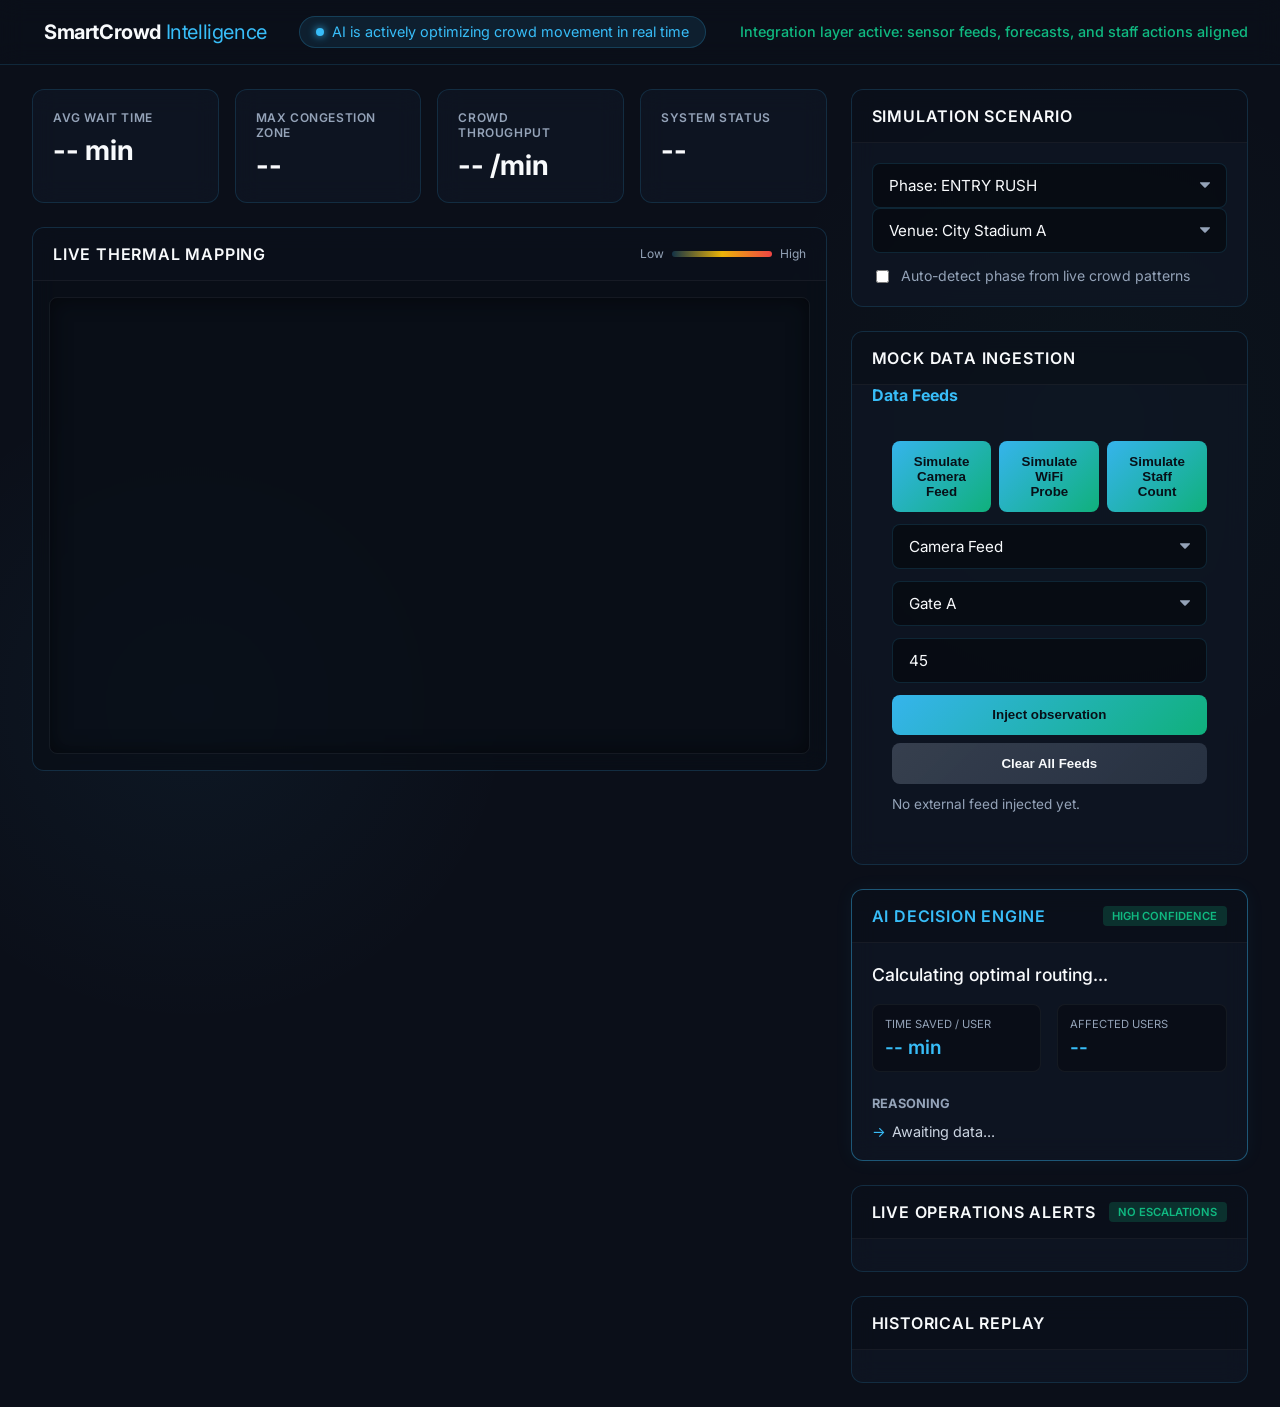
==== frontend/index.html @ 567f45a1 "Deploy-ready SmartCrowd updates" ====
<!doctype html>
<html lang="en">
  <head>
    <meta charset="UTF-8" />
    <meta name="viewport" content="width=device-width, initial-scale=1.0" />
    <title>SmartCrowd Operations Intelligence</title>
    <!-- Use Inter font for a modern, sleek look -->
    <link rel="preconnect" href="https://fonts.googleapis.com">
    <link rel="preconnect" href="https://fonts.gstatic.com" crossorigin>
    <link href="https://fonts.googleapis.com/css2?family=Inter:wght@400;500;600;700&display=swap" rel="stylesheet">
    <link rel="stylesheet" href="style.css" />
  </head>
  <body>
    <!-- Top Nav / Storytelling Layer -->
    <nav class="top-nav">
      <div class="nav-left">
        <div class="logo">
          <span class="logo-icon"></span>
          <h1>SmartCrowd <span class="light">Intelligence</span></h1>
        </div>
        <div class="storytelling">
          <span class="pulse"></span> AI is actively optimizing crowd movement in real time
        </div>
      </div>
      <div class="nav-right">
        <div id="impactText" class="impact-metric">Integration layer active: sensor feeds, forecasts, and staff actions aligned</div>
      </div>
    </nav>

    <main class="dashboard">
      <!-- LEFT COLUMN -->
      <section class="left-col">
        
        <!-- KPI Strip -->
        <div class="kpi-strip">
          <div class="kpi-card">
            <span class="kpi-label">Avg Wait Time</span>
            <div class="kpi-value" id="kpiAvgWait">-- min</div>
          </div>
          <div class="kpi-card">
            <span class="kpi-label">Max Congestion Zone</span>
            <div class="kpi-value" id="kpiMaxCong">--</div>
          </div>
          <div class="kpi-card">
            <span class="kpi-label">Crowd Throughput</span>
            <div class="kpi-value" id="kpiThroughput">-- /min</div>
          </div>
          <div class="kpi-card" id="statusCard">
            <span class="kpi-label">System Status</span>
            <div class="kpi-value" id="kpiStatus">--</div>
          </div>
        </div>

        <!-- Heatmap Map Focus -->
        <div class="panel map-panel">
          <header class="panel-header">
            <h2>Live Thermal Mapping</h2>
            <div class="legend">
              <span>Low</span>
              <div class="gradient-bar"></div>
              <span>High</span>
            </div>
          </header>
          <div class="canvas-wrapper">
            <canvas id="stadiumCanvas" width="960" height="576"></canvas>
          </div>
        </div>

        <!-- Gate Cards Grid -->
        <div class="gates-grid" id="gatesContainer">
          <!-- Gate cards injected via JS -->
        </div>

      </section>

      <!-- RIGHT COLUMN -->
      <aside class="right-col">
        
        <!-- Scenario Control -->
        <div class="panel scenario-panel">
          <header class="panel-header">
            <h2>Simulation Scenario</h2>
          </header>
          <div class="scenario-controls">
            <select id="phaseSelect" class="styled-select">
              <option value="ENTRY">Phase: ENTRY RUSH</option>
              <option value="MID_GAME">Phase: MID GAME</option>
              <option value="HALFTIME">Phase: HALFTIME SURGE</option>
              <option value="EXIT">Phase: EXIT RUSH</option>
            </select>
            <select id="venueSelect" class="styled-select">
              <option value="stadium_a">Venue: City Stadium A</option>
              <option value="arena_b">Venue: Indoor Arena B</option>
            </select>
            <label class="toggle-row">
              <input id="autoPhaseToggle" type="checkbox" />
              <span>Auto-detect phase from live crowd patterns</span>
            </label>
          </div>
        </div>

        <!-- Ingestion Panel -->
        <div class="panel ingest-panel">
          <header class="panel-header">
            <h2>Mock Data Ingestion</h2>
          </header>
          <details class="data-feeds" open>
            <summary>Data Feeds</summary>
            <div class="scenario-controls ingest-grid">
              <div class="button-row">
                <button class="primary-btn" data-feed-source="camera_feed">Simulate Camera Feed</button>
                <button class="primary-btn" data-feed-source="wifi_probe">Simulate WiFi Probe</button>
                <button class="primary-btn" data-feed-source="manual_staff">Simulate Staff Count</button>
              </div>
              <select id="ingestSource" class="styled-select">
                <option value="camera_feed">Camera Feed</option>
                <option value="wifi_probe">WiFi Probe</option>
                <option value="ticket_scanner">Ticket Scanner</option>
                <option value="manual_staff">Manual Staff</option>
              </select>
              <select id="ingestZone" class="styled-select">
                <option value="Gate A">Gate A</option>
                <option value="Gate B">Gate B</option>
                <option value="Gate C">Gate C</option>
                <option value="Gate D">Gate D</option>
                <option value="Food Court">Food Court</option>
                <option value="Exit">Exit</option>
                <option value="Gate North">Gate North</option>
                <option value="Gate South">Gate South</option>
                <option value="Gate East">Gate East</option>
                <option value="Gate West">Gate West</option>
                <option value="Concession">Concession</option>
              </select>
              <input id="ingestCount" class="styled-input" type="number" min="0" value="45" />
              <button id="ingestBtn" class="primary-btn">Inject observation</button>
              <button id="clearFeedsBtn" class="primary-btn secondary-btn">Clear All Feeds</button>
              <div id="ingestStatus" class="subtle-copy">No external feed injected yet.</div>
              <div id="ingestFeedList" class="feed-wrap"></div>
            </div>
          </details>
        </div>

        <!-- AI Decision Engine Panel -->
        <div class="panel ai-panel">
          <header class="panel-header">
            <h2 class="ai-title">AI Decision Engine</h2>
            <span class="badge" id="aiConfidence">High Confidence</span>
          </header>
          <div class="ai-content">
            <h3 class="decision-text" id="aiDecision">Calculating optimal routing...</h3>
            
            <div class="impact-metrics">
              <div class="im-box">
                <span class="im-label">Time Saved / User</span>
                <span class="im-val" id="aiTimeSaved">-- min</span>
              </div>
              <div class="im-box">
                <span class="im-label">Affected Users</span>
                <span class="im-val" id="aiAffected">--</span>
              </div>
            </div>

            <div class="reasoning">
              <h4>Reasoning</h4>
              <ul id="aiReasoningList">
                <li>Awaiting data...</li>
              </ul>
            </div>
          </div>
        </div>

        <!-- Live Operations Alerts -->
        <div class="panel alerts-panel">
          <header class="panel-header">
            <h2>Live Operations Alerts</h2>
            <span id="escalatedBadge" class="badge">No escalations</span>
          </header>
          <div class="alerts-container" id="alertsList">
            <!-- Alerts injected via JS -->
          </div>
        </div>

        <!-- History Panel -->
        <div class="panel history-panel">
          <header class="panel-header">
            <h2>Historical Replay</h2>
          </header>
          <div class="alerts-container" id="historyList"></div>
        </div>

      </aside>
    </main>

    <script src="app.js"></script>
  </body>
</html>
---- frontend/style.css ----
:root {
  --bg-main: #0B0F19;
  --bg-panel: rgba(16, 24, 39, 0.6);
  --border-color: rgba(56, 189, 248, 0.15);
  --text-main: #F8FAFC;
  --text-muted: #94A3B8;
  
  --color-red: #EF4444;
  --color-yellow: #F59E0B;
  --color-green: #10B981;
  --color-accent: #38BDF8;
  
  --font-main: 'Inter', sans-serif;
}

* {
  box-sizing: border-box;
}

body {
  margin: 0;
  padding: 0;
  min-height: 100vh;
  font-family: var(--font-main);
  background-color: var(--bg-main);
  background-image: 
    radial-gradient(circle at 15% 50%, rgba(56, 189, 248, 0.05), transparent 25%),
    radial-gradient(circle at 85% 30%, rgba(16, 185, 129, 0.03), transparent 25%);
  color: var(--text-main);
  overflow-x: hidden;
}

/* TOP NAV */
.top-nav {
  display: flex;
  justify-content: space-between;
  align-items: center;
  padding: 1rem 2rem;
  border-bottom: 1px solid var(--border-color);
  background: rgba(11, 15, 25, 0.8);
  backdrop-filter: blur(12px);
  position: sticky;
  top: 0;
  z-index: 100;
}

.nav-left {
  display: flex;
  align-items: center;
  gap: 2rem;
}

.logo {
  display: flex;
  align-items: center;
  gap: 0.75rem;
}

.logo h1 {
  margin: 0;
  font-size: 1.25rem;
  font-weight: 700;
  letter-spacing: -0.02em;
}

.logo .light {
  font-weight: 400;
  color: var(--color-accent);
}

.storytelling {
  display: flex;
  align-items: center;
  gap: 0.5rem;
  font-size: 0.9rem;
  color: var(--color-accent);
  background: rgba(56, 189, 248, 0.1);
  padding: 0.4rem 1rem;
  border-radius: 999px;
  border: 1px solid rgba(56, 189, 248, 0.2);
}

.pulse {
  width: 8px;
  height: 8px;
  background-color: var(--color-accent);
  border-radius: 50%;
  box-shadow: 0 0 8px var(--color-accent);
  animation: pulse 2s infinite;
}

@keyframes pulse {
  0% { opacity: 1; transform: scale(1); }
  50% { opacity: 0.4; transform: scale(1.2); }
  100% { opacity: 1; transform: scale(1); }
}

.impact-metric {
  font-size: 0.9rem;
  color: var(--color-green);
  font-weight: 500;
}

/* MAIN DASHBOARD LAYOUT */
.dashboard {
  display: grid;
  grid-template-columns: 2fr 1fr;
  gap: 1.5rem;
  padding: 1.5rem 2rem;
  max-width: 1600px;
  margin: 0 auto;
}

/* PANELS (Glassmorphism) */
.panel {
  background: var(--bg-panel);
  border: 1px solid var(--border-color);
  border-radius: 12px;
  backdrop-filter: blur(12px);
  -webkit-backdrop-filter: blur(12px);
  overflow: hidden;
  display: flex;
  flex-direction: column;
}

.panel-header {
  padding: 1rem 1.25rem;
  border-bottom: 1px solid rgba(255,255,255,0.05);
  display: flex;
  justify-content: space-between;
  align-items: center;
  background: rgba(0,0,0,0.2);
}

.panel-header h2 {
  margin: 0;
  font-size: 1rem;
  font-weight: 600;
  color: var(--text-main);
  text-transform: uppercase;
  letter-spacing: 0.05em;
}

/* LEFT COLUMN */
.left-col {
  display: flex;
  flex-direction: column;
  gap: 1.5rem;
}

/* KPI STRIP */
.kpi-strip {
  display: grid;
  grid-template-columns: repeat(4, 1fr);
  gap: 1rem;
}

.kpi-card {
  background: var(--bg-panel);
  border: 1px solid var(--border-color);
  border-radius: 12px;
  padding: 1.25rem;
  backdrop-filter: blur(12px);
  display: flex;
  flex-direction: column;
  gap: 0.5rem;
}

.kpi-label {
  font-size: 0.75rem;
  text-transform: uppercase;
  color: var(--text-muted);
  letter-spacing: 0.05em;
  font-weight: 600;
}

.kpi-value {
  font-size: 1.75rem;
  font-weight: 700;
  color: var(--text-main);
}

/* Status colors for KPI */
.status-critical { color: var(--color-red) !important; text-shadow: 0 0 10px rgba(239, 68, 68, 0.4); }
.status-moderate { color: var(--color-yellow) !important; text-shadow: 0 0 10px rgba(245, 158, 11, 0.4); }
.status-stable { color: var(--color-green) !important; text-shadow: 0 0 10px rgba(16, 185, 129, 0.4); }

/* MAP PANEL */
.legend {
  display: flex;
  align-items: center;
  gap: 0.5rem;
  font-size: 0.75rem;
  color: var(--text-muted);
}

.gradient-bar {
  width: 100px;
  height: 6px;
  border-radius: 3px;
  background: linear-gradient(90deg, rgba(56,189,248,0.2), #eab308, #ef4444);
}

.canvas-wrapper {
  padding: 1rem;
  background: rgba(0,0,0,0.3);
  display: flex;
  justify-content: center;
}

#stadiumCanvas {
  width: 100%;
  height: auto;
  border-radius: 8px;
  border: 1px solid rgba(255,255,255,0.05);
  box-shadow: inset 0 0 20px rgba(0,0,0,0.5);
}

/* GATE CARDS */
.gates-grid {
  display: grid;
  grid-template-columns: repeat(4, 1fr);
  gap: 1rem;
}

.gate-card {
  background: var(--bg-panel);
  border: 1px solid var(--border-color);
  border-radius: 12px;
  padding: 1rem;
  display: flex;
  flex-direction: column;
  gap: 0.75rem;
}

.gate-header {
  display: flex;
  justify-content: space-between;
  align-items: center;
}

.gate-name {
  font-weight: 600;
  font-size: 0.9rem;
}

.gate-trend {
  font-size: 0.8rem;
}

.gate-wait {
  font-size: 2rem;
  font-weight: 700;
  line-height: 1;
}

.gate-wait span {
  font-size: 0.9rem;
  color: var(--text-muted);
  font-weight: 400;
}

.util-bar-container {
  height: 6px;
  background: rgba(255,255,255,0.1);
  border-radius: 3px;
  overflow: hidden;
  margin-top: 0.5rem;
}

.util-bar {
  height: 100%;
  border-radius: 3px;
  transition: width 0.3s ease, background-color 0.3s ease;
}

/* RIGHT COLUMN */
.right-col {
  display: flex;
  flex-direction: column;
  gap: 1.5rem;
}

/* SCENARIO CONTROL */
.scenario-controls {
  padding: 1.25rem;
}

.data-feeds {
  padding: 0 1.25rem 1.25rem;
}

.data-feeds summary {
  cursor: pointer;
  list-style: none;
  color: var(--color-accent);
  font-weight: 700;
  padding: 0 0 1rem;
}

.data-feeds summary::-webkit-details-marker { display: none; }

.button-row {
  display: grid;
  grid-template-columns: 1fr;
  gap: 0.5rem;
}

.toggle-row {
  display: flex;
  gap: 0.6rem;
  align-items: flex-start;
  margin-top: 0.9rem;
  font-size: 0.88rem;
  color: var(--text-muted);
}

.toggle-row input {
  margin-top: 0.18rem;
  accent-color: var(--color-accent);
}

.ingest-grid {
  display: grid;
  gap: 0.75rem;
}

.styled-input {
  width: 100%;
  background: rgba(0,0,0,0.4);
  color: var(--text-main);
  border: 1px solid var(--border-color);
  padding: 0.75rem 1rem;
  border-radius: 8px;
  font-family: var(--font-main);
  font-size: 0.95rem;
  outline: none;
}

.primary-btn {
  background: linear-gradient(135deg, rgba(56, 189, 248, 0.95), rgba(16, 185, 129, 0.95));
  color: #081018;
  border: 0;
  padding: 0.8rem 1rem;
  border-radius: 8px;
  font-weight: 700;
  cursor: pointer;
}

.primary-btn:hover {
  transform: translateY(-1px);
}

.secondary-btn {
  margin-top: -0.25rem;
  background: linear-gradient(135deg, rgba(148, 163, 184, 0.3), rgba(71, 85, 105, 0.45));
  color: var(--text-main);
}

.subtle-copy {
  color: var(--text-muted);
  font-size: 0.85rem;
}

.feed-wrap {
  display: flex;
  flex-wrap: wrap;
  gap: 0.45rem;
}

.feed-badge {
  display: inline-flex;
  align-items: center;
  gap: 0.35rem;
  padding: 0.35rem 0.55rem;
  border-radius: 999px;
  font-size: 0.76rem;
  border: 1px solid rgba(255,255,255,0.1);
}

.feed-good { background: rgba(16, 185, 129, 0.16); color: #a7f3d0; }
.feed-warn { background: rgba(245, 158, 11, 0.16); color: #fde68a; }
.feed-bad { background: rgba(239, 68, 68, 0.16); color: #fecaca; }

.spark-wrap {
  width: 60px;
  height: 20px;
  margin-top: 0.15rem;
  opacity: 0.9;
}

.panel-flash .panel-header {
  animation: pulse-red 1s infinite;
}

@keyframes pulse-red {
  0%, 100% { background: rgba(0,0,0,0.2); }
  50% { background: rgba(239, 68, 68, 0.22); }
}

.ack-btn {
  margin-top: 0.6rem;
  align-self: flex-start;
  border: 1px solid rgba(255,255,255,0.12);
  background: rgba(56, 189, 248, 0.18);
  color: var(--text-main);
  border-radius: 999px;
  padding: 0.35rem 0.65rem;
  cursor: pointer;
}

.ack-acked {
  border-left-color: var(--color-green) !important;
}

.secondary-btn {
  background: linear-gradient(135deg, rgba(148, 163, 184, 0.3), rgba(71, 85, 105, 0.45));
  color: var(--text-main);
}

.styled-select {
  width: 100%;
  background: rgba(0,0,0,0.4);
  color: var(--text-main);
  border: 1px solid var(--border-color);
  padding: 0.75rem 1rem;
  border-radius: 8px;
  font-family: var(--font-main);
  font-size: 0.95rem;
  outline: none;
  cursor: pointer;
  appearance: none;
  background-image: url("data:image/svg+xml;charset=US-ASCII,%3Csvg%20xmlns%3D%22http%3A%2F%2Fwww.w3.org%2F2000%2Fsvg%22%20width%3D%22292.4%22%20height%3D%22292.4%22%3E%3Cpath%20fill%3D%22%2394A3B8%22%20d%3D%22M287%2069.4a17.6%2017.6%200%200%200-13-5.4H18.4c-5%200-9.3%201.8-12.9%205.4A17.6%2017.6%200%200%200%200%2082.2c0%205%201.8%209.3%205.4%2012.9l128%20127.9c3.6%203.6%207.8%205.4%2012.8%205.4s9.2-1.8%2012.8-5.4L287%2095c3.5-3.5%205.4-7.8%205.4-12.8%200-5-1.9-9.2-5.5-12.8z%22%2F%3E%3C%2Fsvg%3E");
  background-repeat: no-repeat;
  background-position: right 1rem top 50%;
  background-size: 0.65rem auto;
}

/* AI DECISION PANEL */
.ai-panel {
  border-color: rgba(56, 189, 248, 0.4);
  box-shadow: 0 0 20px rgba(56, 189, 248, 0.05);
}

.ai-title {
  color: var(--color-accent) !important;
}

.badge {
  background: rgba(16, 185, 129, 0.2);
  color: var(--color-green);
  padding: 0.2rem 0.6rem;
  border-radius: 4px;
  font-size: 0.7rem;
  font-weight: 600;
  text-transform: uppercase;
}

.ai-content {
  padding: 1.25rem;
}

.decision-text {
  margin: 0 0 1rem;
  font-size: 1.1rem;
  font-weight: 500;
  line-height: 1.4;
}

.impact-metrics {
  display: grid;
  grid-template-columns: 1fr 1fr;
  gap: 1rem;
  margin-bottom: 1.5rem;
}

.im-box {
  background: rgba(0,0,0,0.3);
  padding: 0.75rem;
  border-radius: 8px;
  border: 1px solid rgba(255,255,255,0.05);
  display: flex;
  flex-direction: column;
  gap: 0.25rem;
}

.im-label {
  font-size: 0.7rem;
  color: var(--text-muted);
  text-transform: uppercase;
}

.im-val {
  font-size: 1.2rem;
  font-weight: 600;
  color: var(--color-accent);
}

.reasoning h4 {
  margin: 0 0 0.75rem;
  font-size: 0.8rem;
  color: var(--text-muted);
  text-transform: uppercase;
}

.reasoning ul {
  margin: 0;
  padding: 0;
  list-style: none;
  display: flex;
  flex-direction: column;
  gap: 0.5rem;
}

.reasoning li {
  font-size: 0.9rem;
  padding-left: 1.25rem;
  position: relative;
  color: #CBD5E1;
}

.reasoning li::before {
  content: '→';
  position: absolute;
  left: 0;
  color: var(--color-accent);
}

/* ALERTS PANEL */
.alerts-panel {
  flex: 1;
}

.history-panel {
  flex: 1;
}

.alerts-container {
  padding: 1rem;
  display: flex;
  flex-direction: column;
  gap: 0.75rem;
  max-height: 300px;
  overflow-y: auto;
}

/* Scrollbar styles */
.alerts-container::-webkit-scrollbar {
  width: 6px;
}
.alerts-container::-webkit-scrollbar-track {
  background: rgba(0,0,0,0.2);
}
.alerts-container::-webkit-scrollbar-thumb {
  background: rgba(255,255,255,0.1);
  border-radius: 3px;
}

.alert-card {
  padding: 0.85rem;
  border-radius: 8px;
  border-left: 4px solid;
  background: rgba(0,0,0,0.4);
}

.alert-red {
  border-left-color: var(--color-red);
  background: linear-gradient(90deg, rgba(239, 68, 68, 0.1), transparent);
}

.alert-yellow {
  border-left-color: var(--color-yellow);
  background: linear-gradient(90deg, rgba(245, 158, 11, 0.1), transparent);
}

.alert-green {
  border-left-color: var(--color-green);
  background: linear-gradient(90deg, rgba(16, 185, 129, 0.05), transparent);
}

.ac-header {
  display: flex;
  justify-content: space-between;
  margin-bottom: 0.4rem;
}

.ac-zone {
  font-weight: 700;
  font-size: 0.85rem;
}

.alert-red .ac-zone { color: var(--color-red); }
.alert-yellow .ac-zone { color: var(--color-yellow); }
.alert-green .ac-zone { color: var(--color-green); }

.ac-eta {
  font-size: 0.75rem;
  color: var(--text-muted);
}

.ac-issue {
  font-size: 0.9rem;
  font-weight: 500;
  margin-bottom: 0.3rem;
}

.ac-action {
  font-size: 0.85rem;
  color: var(--text-muted);
}

@media (max-width: 1200px) {
  .dashboard {
    grid-template-columns: 1fr;
  }
}

@media (min-width: 701px) {
  .button-row {
    grid-template-columns: repeat(3, 1fr);
  }
}

@media (max-width: 700px) {
  .top-nav,
  .dashboard {
    padding-left: 1rem;
    padding-right: 1rem;
  }

  .kpi-strip,
  .gates-grid,
  .impact-metrics {
    grid-template-columns: 1fr 1fr;
  }
}
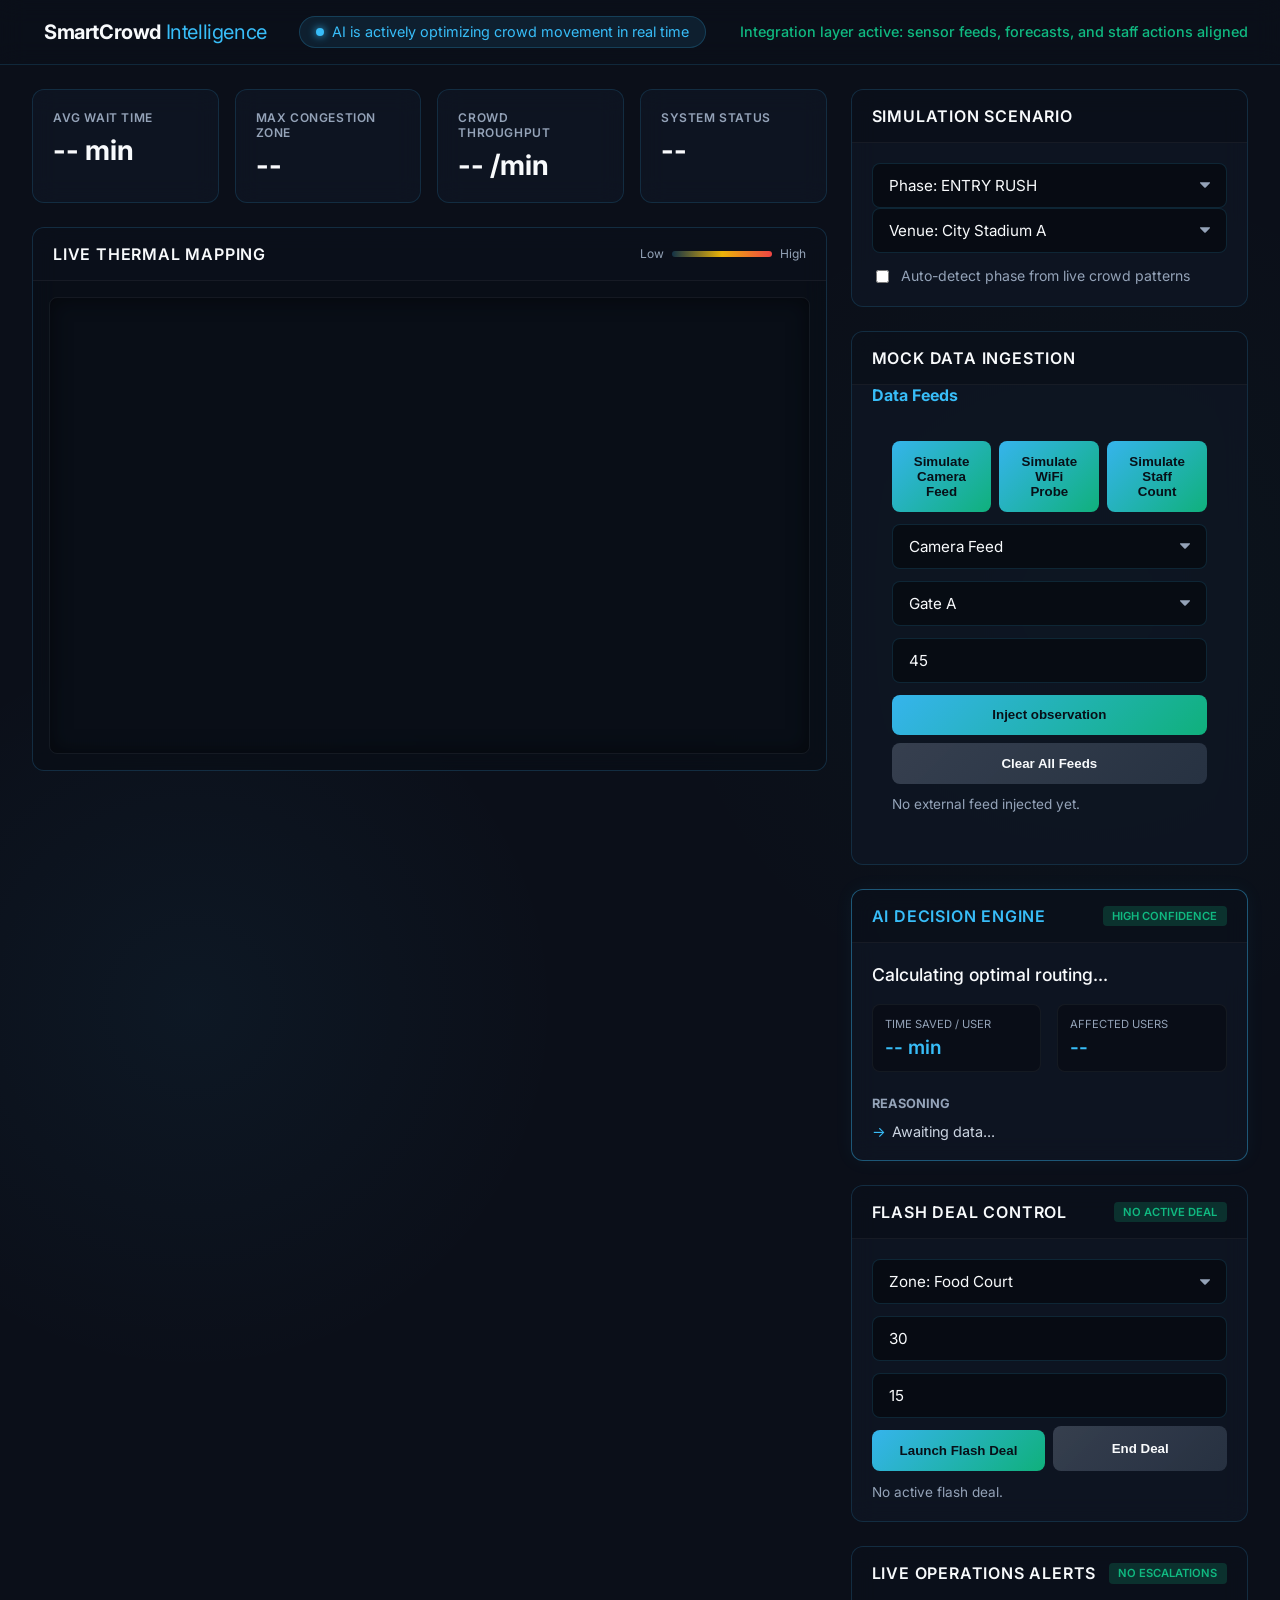
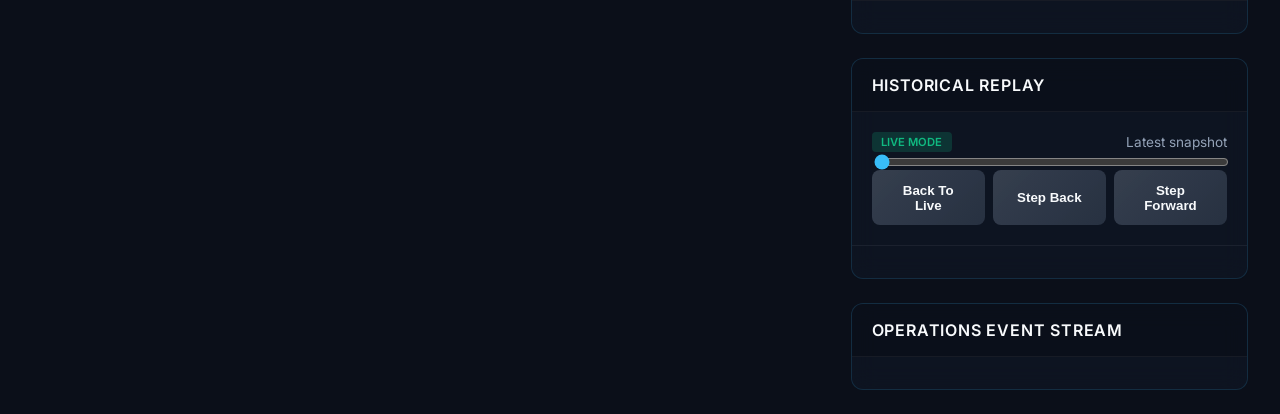
==== commit dbcee247: "feat: timeline replay, ops event stream, release automation" ====
--- a/frontend/index.html
+++ b/frontend/index.html
@@ -169,6 +169,26 @@
           </div>
         </div>
 
+        <div class="panel deal-panel">
+          <header class="panel-header">
+            <h2>Flash Deal Control</h2>
+            <span class="badge" id="flashDealBadge">No active deal</span>
+          </header>
+          <div class="scenario-controls ingest-grid">
+            <select id="flashDealZone" class="styled-select">
+              <option value="Food Court">Zone: Food Court</option>
+              <option value="Concession">Zone: Concession</option>
+            </select>
+            <input id="flashDealDiscount" class="styled-input" type="number" min="5" max="70" value="30" />
+            <input id="flashDealDuration" class="styled-input" type="number" min="1" max="60" value="15" />
+            <div class="button-row">
+              <button id="flashDealBtn" class="primary-btn">Launch Flash Deal</button>
+              <button id="flashDealClearBtn" class="primary-btn secondary-btn">End Deal</button>
+            </div>
+            <div id="flashDealStatus" class="subtle-copy">No active flash deal.</div>
+          </div>
+        </div>
+
         <!-- Live Operations Alerts -->
         <div class="panel alerts-panel">
           <header class="panel-header">
@@ -185,7 +205,26 @@
           <header class="panel-header">
             <h2>Historical Replay</h2>
           </header>
+          <div class="scenario-controls replay-controls">
+            <div class="replay-meta">
+              <span id="replayModeBadge" class="badge">Live mode</span>
+              <span id="replayTickLabel" class="subtle-copy">Latest snapshot</span>
+            </div>
+            <input id="replaySlider" type="range" min="0" max="0" value="0" />
+            <div class="button-row replay-buttons">
+              <button id="replayLiveBtn" class="primary-btn secondary-btn">Back To Live</button>
+              <button id="replayBackBtn" class="primary-btn secondary-btn">Step Back</button>
+              <button id="replayForwardBtn" class="primary-btn secondary-btn">Step Forward</button>
+            </div>
+          </div>
           <div class="alerts-container" id="historyList"></div>
+        </div>
+
+        <div class="panel ops-panel">
+          <header class="panel-header">
+            <h2>Operations Event Stream</h2>
+          </header>
+          <div class="alerts-container" id="opsEventList"></div>
         </div>
 
       </aside>
--- a/frontend/style.css
+++ b/frontend/style.css
@@ -104,11 +104,12 @@
 /* MAIN DASHBOARD LAYOUT */
 .dashboard {
   display: grid;
-  grid-template-columns: 2fr 1fr;
+  grid-template-columns: minmax(0, 2fr) minmax(320px, 1fr);
   gap: 1.5rem;
   padding: 1.5rem 2rem;
   max-width: 1600px;
   margin: 0 auto;
+  align-items: start;
 }
 
 /* PANELS (Glassmorphism) */
@@ -151,7 +152,7 @@
 /* KPI STRIP */
 .kpi-strip {
   display: grid;
-  grid-template-columns: repeat(4, 1fr);
+  grid-template-columns: repeat(4, minmax(0, 1fr));
   gap: 1rem;
 }
 
@@ -178,6 +179,7 @@
   font-size: 1.75rem;
   font-weight: 700;
   color: var(--text-main);
+  word-break: break-word;
 }
 
 /* Status colors for KPI */
@@ -219,7 +221,7 @@
 /* GATE CARDS */
 .gates-grid {
   display: grid;
-  grid-template-columns: repeat(4, 1fr);
+  grid-template-columns: repeat(3, minmax(0, 1fr));
   gap: 1rem;
 }
 
@@ -231,6 +233,7 @@
   display: flex;
   flex-direction: column;
   gap: 0.75rem;
+  min-height: 170px;
 }
 
 .gate-header {
@@ -407,6 +410,26 @@
   border-radius: 999px;
   padding: 0.35rem 0.65rem;
   cursor: pointer;
+}
+
+.resolve-btn {
+  background: rgba(16, 185, 129, 0.2);
+}
+
+.alert-actions {
+  display: flex;
+  flex-wrap: wrap;
+  align-items: center;
+  gap: 0.4rem;
+}
+
+.ack-label {
+  font-size: 0.72rem;
+  color: #86efac;
+  background: rgba(22, 163, 74, 0.18);
+  border: 1px solid rgba(22, 163, 74, 0.25);
+  border-radius: 999px;
+  padding: 0.2rem 0.5rem;
 }
 
 .ack-acked {
@@ -436,6 +459,38 @@
   background-size: 0.65rem auto;
 }
 
+.deal-panel .button-row {
+  grid-template-columns: repeat(2, minmax(0, 1fr));
+}
+
+#flashDealStatus {
+  line-height: 1.35;
+}
+
+.replay-controls {
+  border-bottom: 1px solid rgba(255, 255, 255, 0.06);
+}
+
+.replay-meta {
+  display: flex;
+  align-items: center;
+  justify-content: space-between;
+  gap: 0.7rem;
+}
+
+.replay-controls input[type="range"] {
+  width: 100%;
+  accent-color: var(--color-accent);
+}
+
+.replay-buttons {
+  grid-template-columns: repeat(3, minmax(0, 1fr));
+}
+
+.ops-panel .alerts-container {
+  max-height: 260px;
+}
+
 /* AI DECISION PANEL */
 .ai-panel {
   border-color: rgba(56, 189, 248, 0.4);
@@ -613,6 +668,16 @@
   .dashboard {
     grid-template-columns: 1fr;
   }
+
+  .right-col {
+    display: grid;
+    grid-template-columns: repeat(2, minmax(0, 1fr));
+    gap: 1rem;
+  }
+
+  .gates-grid {
+    grid-template-columns: repeat(2, minmax(0, 1fr));
+  }
 }
 
 @media (min-width: 701px) {
@@ -628,9 +693,39 @@
     padding-right: 1rem;
   }
 
+  .top-nav {
+    flex-direction: column;
+    align-items: flex-start;
+    gap: 0.75rem;
+  }
+
+  .nav-left {
+    width: 100%;
+    flex-direction: column;
+    align-items: flex-start;
+    gap: 0.75rem;
+  }
+
+  .storytelling,
+  .impact-metric {
+    width: 100%;
+  }
+
   .kpi-strip,
   .gates-grid,
   .impact-metrics {
     grid-template-columns: 1fr 1fr;
   }
-}
+
+  .right-col {
+    grid-template-columns: 1fr;
+  }
+
+  .kpi-strip {
+    grid-template-columns: 1fr;
+  }
+
+  .gates-grid {
+    grid-template-columns: 1fr;
+  }
+}
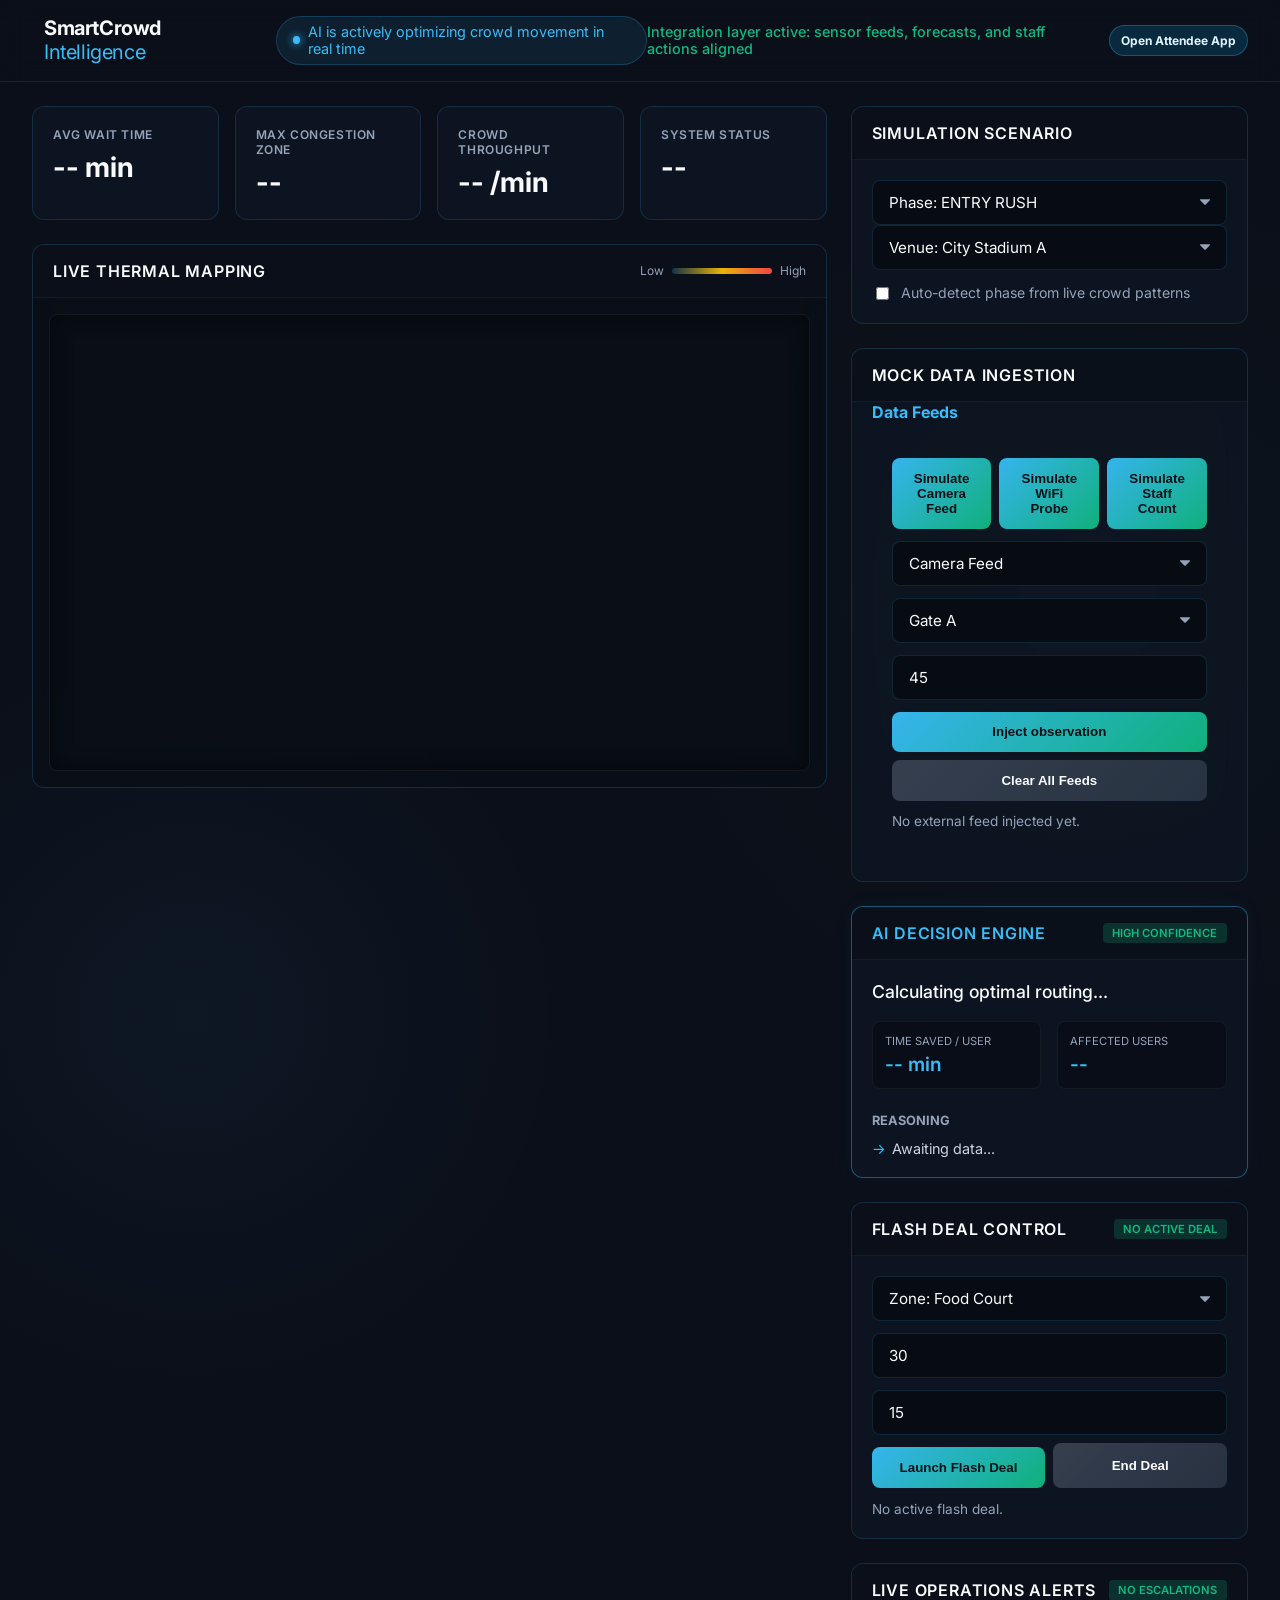
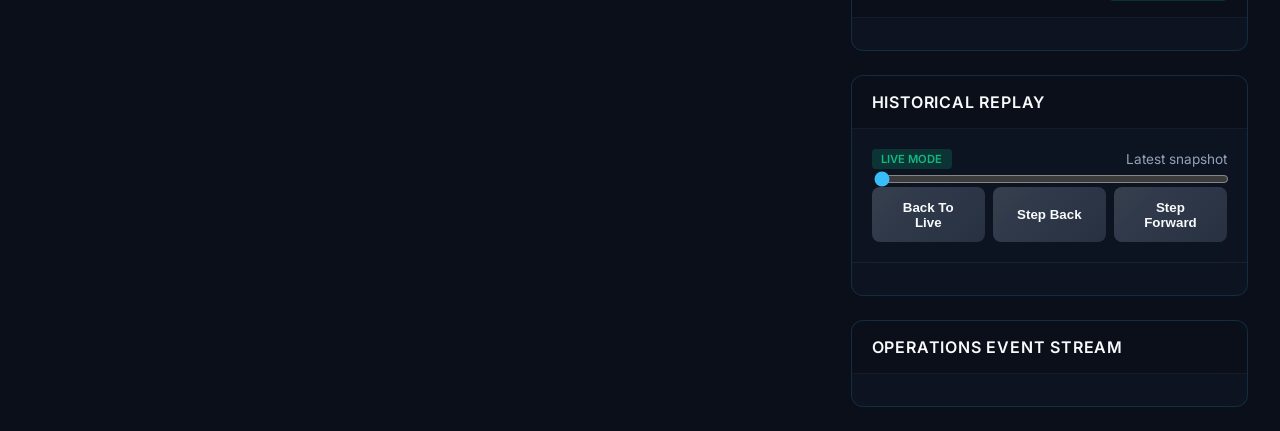
==== commit b767021a: "fix: add direct attendee app link in dashboard" ====
--- a/frontend/index.html
+++ b/frontend/index.html
@@ -24,6 +24,7 @@
       </div>
       <div class="nav-right">
         <div id="impactText" class="impact-metric">Integration layer active: sensor feeds, forecasts, and staff actions aligned</div>
+        <a class="attendee-link" href="/attendee" target="_blank" rel="noopener">Open Attendee App</a>
       </div>
     </nav>
 
--- a/frontend/style.css
+++ b/frontend/style.css
@@ -99,6 +99,28 @@
   font-size: 0.9rem;
   color: var(--color-green);
   font-weight: 500;
+}
+
+.nav-right {
+  display: flex;
+  align-items: center;
+  gap: 0.75rem;
+}
+
+.attendee-link {
+  text-decoration: none;
+  color: #e0f2fe;
+  background: rgba(14, 165, 233, 0.18);
+  border: 1px solid rgba(56, 189, 248, 0.3);
+  padding: 0.45rem 0.7rem;
+  border-radius: 999px;
+  font-size: 0.75rem;
+  font-weight: 700;
+  white-space: nowrap;
+}
+
+.attendee-link:hover {
+  background: rgba(14, 165, 233, 0.28);
 }
 
 /* MAIN DASHBOARD LAYOUT */
@@ -711,6 +733,16 @@
     width: 100%;
   }
 
+  .nav-right {
+    width: 100%;
+    flex-direction: column;
+    align-items: stretch;
+  }
+
+  .attendee-link {
+    text-align: center;
+  }
+
   .kpi-strip,
   .gates-grid,
   .impact-metrics {
